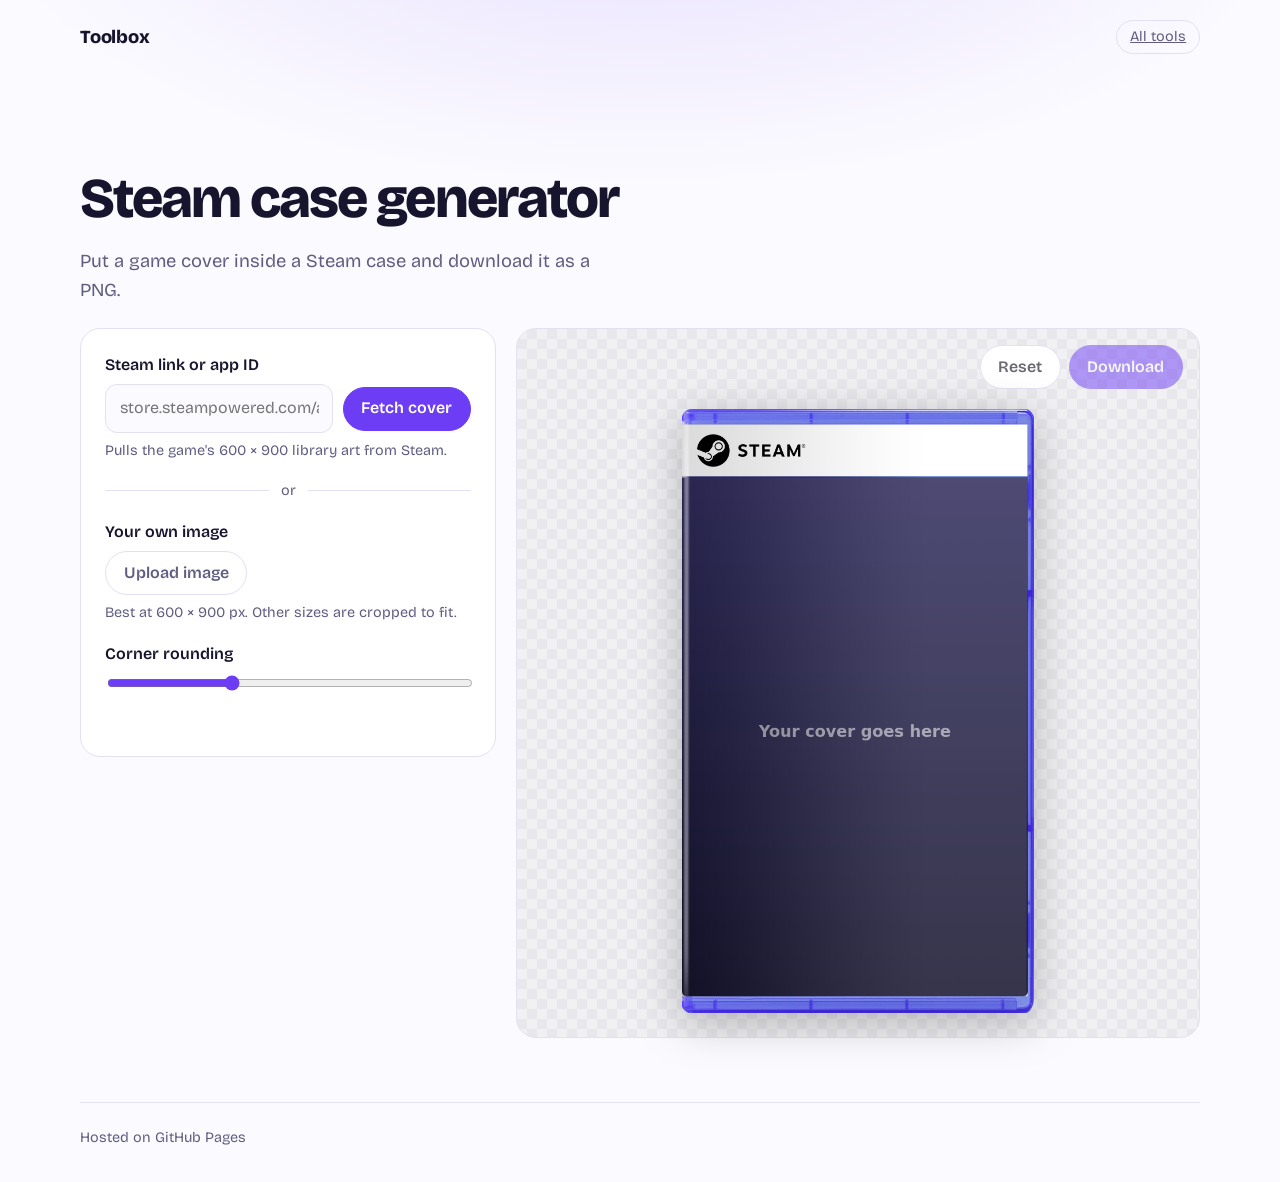
==== tools/steam-case/index.html @ c713279c "Added Steam Case tool" ====
<!doctype html>
<html lang="en">
<head>
  <meta charset="utf-8">
  <meta name="viewport" content="width=device-width, initial-scale=1">
  <title>Steam Case Generator · Toolbox</title>
  <link rel="preconnect" href="https://fonts.googleapis.com">
  <link rel="preconnect" href="https://fonts.gstatic.com" crossorigin>
  <link href="https://fonts.googleapis.com/css2?family=Bricolage+Grotesque:opsz,wght@12..96,400;12..96,600;12..96,800&display=swap" rel="stylesheet">
  <link rel="stylesheet" href="../../assets/style.css">
  <link rel="stylesheet" href="style.css">
  <script>try { var t = localStorage.getItem('theme'); if (t) document.documentElement.dataset.theme = t; } catch (e) {}</script>
</head>
<body>
  <header class="top">
    <a class="brand" href="../../">Toolbox</a>
    <a href="../../" class="tag">All tools</a>
  </header>

  <main>
    <section class="hero" style="padding-bottom:1.5rem">
      <h1 style="font-size:clamp(2rem,6vw,3.5rem)">Steam case generator</h1>
      <p class="lede" style="margin-bottom:0">Put a game cover inside a Steam case and download it as a PNG.</p>
    </section>

    <section class="tool">
      <form class="panel form" onsubmit="return false">
        <div class="field">
          <label class="label" for="steam">Steam link or app ID</label>
          <div class="row">
            <input id="steam" type="text" autocomplete="off" spellcheck="false" placeholder="store.steampowered.com/app/1245620">
            <button type="button" class="btn primary" id="fetch">Fetch cover</button>
          </div>
          <p class="hint">Pulls the game's 600 × 900 library art from Steam.</p>
        </div>

        <p class="divider"><span>or</span></p>

        <div class="field">
          <span class="label">Your own image</span>
          <div class="row">
            <button type="button" class="btn" id="upload">Upload image</button>
            <input type="file" id="file" accept="image/*" hidden>
          </div>
          <p class="hint">Best at 600 × 900 px. Other sizes are cropped to fit.</p>
        </div>

        <div class="field">
          <label class="label" for="radius">Corner rounding</label>
          <input id="radius" type="range" min="0" max="24" value="8">
        </div>

        <p id="status" class="status" role="status" aria-live="polite"></p>
      </form>

      <div class="panel preview">
        <div class="actions">
          <button type="button" class="btn" id="reset">Reset</button>
          <button type="button" class="btn primary" id="download" disabled>Download</button>
        </div>
        <div class="stage-wrap">
          <canvas id="canvas" aria-label="Steam case preview"></canvas>
        </div>
      </div>
    </section>
  </main>

  <footer>Hosted on GitHub Pages</footer>
  <script src="app.js"></script>
</body>
</html>
---- assets/style.css ----
:root {
  --bg: #fbfaff;
  --surface: #ffffff;
  --ink: #17152e;
  --muted: #605d80;
  --line: #e3e0f2;
  --accent: #6d3df5;
  --accent-ink: #ffffff;
  --glow: rgba(109, 61, 245, .14);
  --radius: 14px;
  --font: "Bricolage Grotesque", system-ui, -apple-system, "Segoe UI", sans-serif;
}
@media (prefers-color-scheme: dark) {
  :root:not([data-theme="light"]) {
    --bg: #0f0d22; --surface: #181536; --ink: #f0eeff; --muted: #9d99c4;
    --line: #2b2754; --accent: #a58bff; --accent-ink: #0f0d22; --glow: rgba(165, 139, 255, .16);
  }
}
:root[data-theme="dark"] {
  --bg: #0f0d22; --surface: #181536; --ink: #f0eeff; --muted: #9d99c4;
  --line: #2b2754; --accent: #a58bff; --accent-ink: #0f0d22; --glow: rgba(165, 139, 255, .16);
}

* { box-sizing: border-box; }
html { color-scheme: light dark; }
body {
  margin: 0; min-height: 100vh; display: flex; flex-direction: column;
  background: var(--bg); color: var(--ink); font-family: var(--font); line-height: 1.55;
  background-image: radial-gradient(60rem 28rem at 50% -8rem, var(--glow), transparent 70%);
}
:focus-visible { outline: 2px solid var(--accent); outline-offset: 3px; border-radius: 6px; }

.top, main, footer { width: min(70rem, 100% - 2.5rem); margin-inline: auto; }
.top { display: flex; align-items: center; justify-content: space-between; padding: 1.25rem 0; }
.brand { font-weight: 800; font-size: 1.15rem; color: var(--ink); text-decoration: none; letter-spacing: -.01em; }
.icon-btn {
  width: 2.5rem; height: 2.5rem; border-radius: 50%; cursor: pointer;
  border: 1px solid var(--line); background: var(--surface); color: var(--ink); font-size: 1.1rem;
}
.icon-btn:hover { border-color: var(--accent); }

main { flex: 1; }
.hero { padding: clamp(2.5rem, 9vw, 6rem) 0 2.5rem; }
h1 {
  margin: 0; font-weight: 800; letter-spacing: -.035em; line-height: 1.02;
  font-size: clamp(2.6rem, 8vw, 5.5rem);
}
.lede { max-width: 34rem; margin: 1.25rem 0 2rem; color: var(--muted); font-size: 1.15rem; }

.cmd {
  display: flex; align-items: center; gap: .75rem; max-width: 36rem;
  padding: .85rem 1rem; background: var(--surface);
  border: 1px solid var(--line); border-radius: var(--radius);
  box-shadow: 0 0 0 0 var(--glow); transition: border-color .15s, box-shadow .15s;
}
.cmd:focus-within { border-color: var(--accent); box-shadow: 0 0 0 5px var(--glow); }
.prompt { color: var(--accent); font-weight: 800; font-size: 1.25rem; }
.cmd input {
  flex: 1; min-width: 0; border: 0; background: none; color: var(--ink);
  font: inherit; font-size: 1.05rem; outline: none;
}
.cmd input::placeholder { color: var(--muted); }
kbd {
  font: inherit; font-size: .8rem; color: var(--muted);
  border: 1px solid var(--line); border-radius: 6px; padding: .05rem .45rem;
}

.tags { display: flex; flex-wrap: wrap; gap: .5rem; margin-top: 1rem; }
.tag {
  font: inherit; font-size: .9rem; cursor: pointer; padding: .3rem .8rem; border-radius: 999px;
  border: 1px solid var(--line); background: transparent; color: var(--muted);
}
.tag:hover { color: var(--ink); border-color: var(--muted); }
.tag[aria-pressed="true"] { background: var(--accent); border-color: var(--accent); color: var(--accent-ink); }

.grid { display: grid; gap: 1rem; grid-template-columns: repeat(auto-fill, minmax(17rem, 1fr)); padding-bottom: 4rem; }
.card {
  display: flex; flex-direction: column; gap: .5rem; padding: 1.25rem; text-decoration: none; color: inherit;
  background: var(--surface); border: 1px solid var(--line); border-radius: var(--radius);
  transition: border-color .15s, transform .15s;
}
.card:hover { border-color: var(--accent); transform: translateY(-2px); }
.card .icon { font-size: 1.8rem; line-height: 1; }
.card h2 { margin: .25rem 0 0; font-size: 1.2rem; letter-spacing: -.01em; }
.card p { margin: 0; color: var(--muted); font-size: .95rem; }
.card .meta { margin-top: auto; padding-top: .5rem; color: var(--muted); font-size: .85rem; }

.empty {
  max-width: 34rem; padding: 2rem; border: 1px dashed var(--line); border-radius: var(--radius);
  color: var(--muted); margin: 0 0 4rem;
}
.empty code { color: var(--ink); background: var(--surface); border: 1px solid var(--line); border-radius: 6px; padding: .05rem .4rem; }

footer { padding: 1.5rem 0 2rem; color: var(--muted); font-size: .9rem; border-top: 1px solid var(--line); }

@media (prefers-reduced-motion: reduce) { * { transition: none !important; } }
---- tools/steam-case/style.css ----
.tool { display: grid; gap: 1.25rem; grid-template-columns: minmax(0, 26rem) minmax(0, 1fr); padding-bottom: 4rem; align-items: start; }
@media (max-width: 52rem) { .tool { grid-template-columns: 1fr; } }

.panel { background: var(--surface); border: 1px solid var(--line); border-radius: 20px; padding: 1.5rem; }
.form { display: flex; flex-direction: column; gap: 1.1rem; }
.field { display: flex; flex-direction: column; gap: .4rem; }
.label { font-weight: 600; }
.hint { margin: 0; color: var(--muted); font-size: .9rem; }
.row { display: flex; gap: .6rem; align-items: center; }
.row input { flex: 1; min-width: 0; }

.form input[type="text"] {
  width: 100%; font: inherit; color: var(--ink); background: var(--bg);
  border: 1px solid var(--line); border-radius: 12px; padding: .7rem .85rem;
}
.form input[type="text"]:focus { outline: none; border-color: var(--accent); box-shadow: 0 0 0 4px var(--glow); }
.form input[type="range"] { width: 100%; accent-color: var(--accent); }

.divider { display: flex; align-items: center; gap: .75rem; margin: 0; color: var(--muted); font-size: .9rem; }
.divider::before, .divider::after { content: ""; flex: 1; border-top: 1px solid var(--line); }
.status { margin: 0; min-height: 1.4em; color: var(--muted); font-size: .95rem; }
.status.error { color: #d6455d; }

.btn {
  font: inherit; font-weight: 600; cursor: pointer; padding: .55rem 1.1rem; border-radius: 999px; white-space: nowrap;
  border: 1px solid var(--line); background: var(--surface); color: var(--muted);
}
.btn:hover { border-color: var(--accent); color: var(--ink); }
.btn.primary { background: var(--accent); border-color: var(--accent); color: var(--accent-ink); }
.btn.primary:hover { color: var(--accent-ink); filter: brightness(1.08); }
.btn:disabled { opacity: .5; cursor: not-allowed; }

.preview {
  min-height: 30rem; display: flex; flex-direction: column; padding: 1rem;
  background-color: #f1f1f4;
  background-image: linear-gradient(45deg, #e8e8ec 25%, transparent 25%, transparent 75%, #e8e8ec 75%),
                    linear-gradient(45deg, #e8e8ec 25%, transparent 25%, transparent 75%, #e8e8ec 75%);
  background-size: 20px 20px; background-position: 0 0, 10px 10px;
}
.actions { display: flex; justify-content: flex-end; gap: .5rem; }
.preview .btn:not(.primary) { background: #fff; color: #6b6870; }
.stage-wrap { flex: 1; display: flex; align-items: center; justify-content: center; padding: 1.25rem 0 .5rem; }
#canvas { display: block; width: min(100%, 22rem); height: auto; filter: drop-shadow(0 10px 22px rgba(0, 0, 0, .25)); }
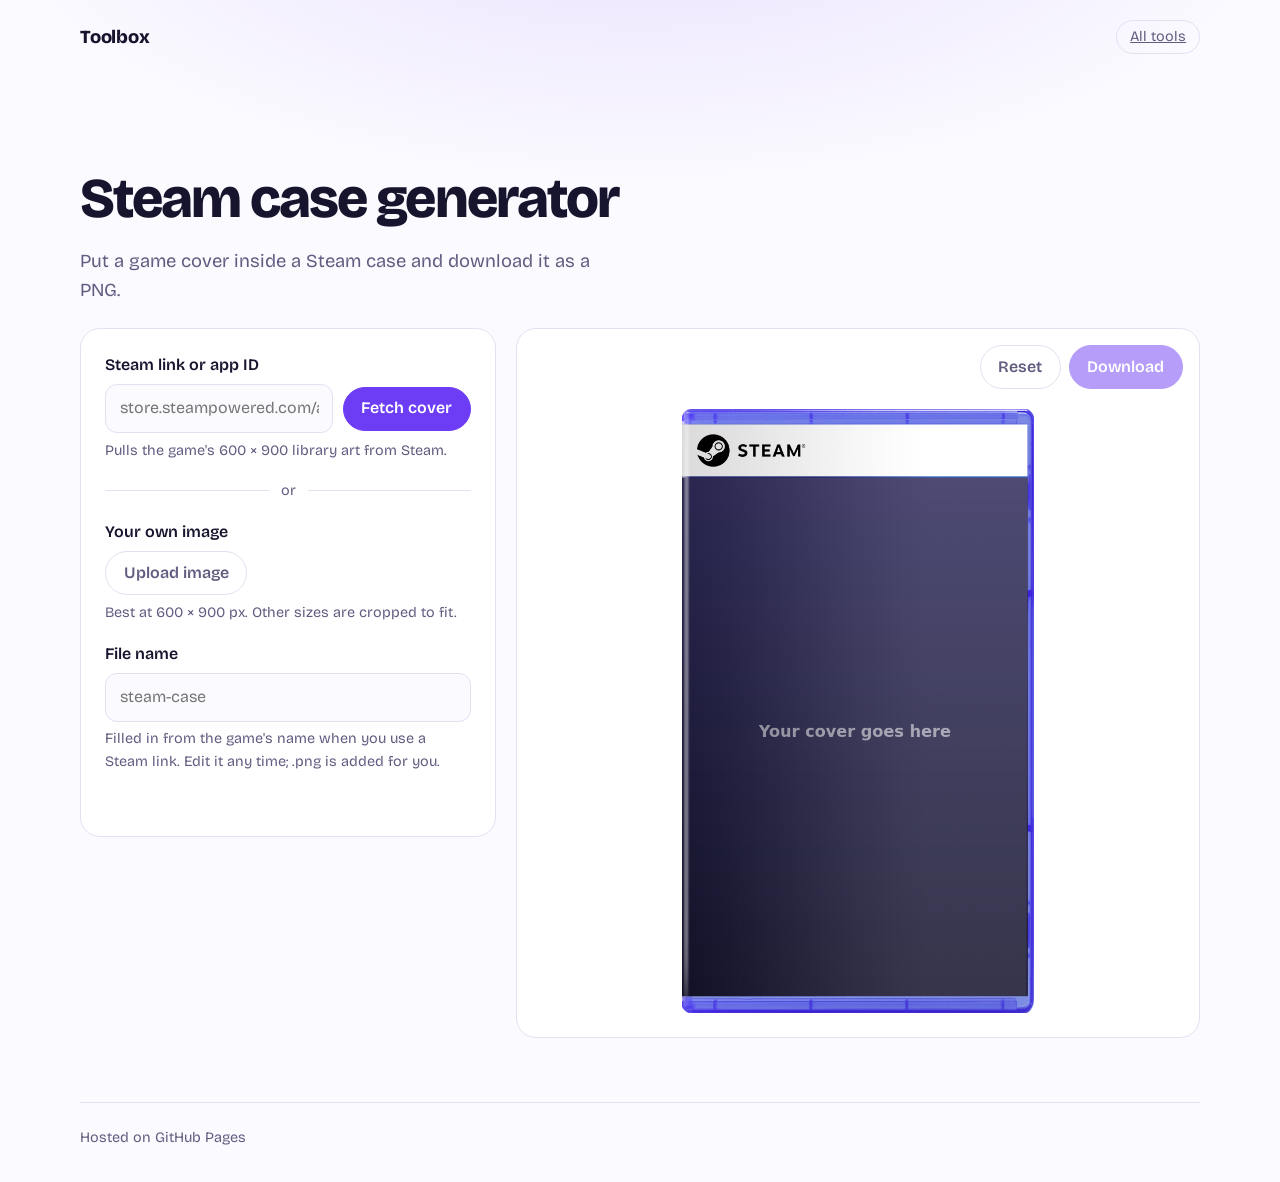
==== commit f6221ae8: "Steam Case Maker Updated" ====
--- a/tools/steam-case/index.html
+++ b/tools/steam-case/index.html
@@ -46,8 +46,9 @@
         </div>
 
         <div class="field">
-          <label class="label" for="radius">Corner rounding</label>
-          <input id="radius" type="range" min="0" max="24" value="8">
+          <label class="label" for="fname">File name</label>
+          <input id="fname" type="text" autocomplete="off" spellcheck="false" placeholder="steam-case">
+          <p class="hint">Filled in from the game's name when you use a Steam link. Edit it any time; .png is added for you.</p>
         </div>
 
         <p id="status" class="status" role="status" aria-live="polite"></p>
--- a/tools/steam-case/style.css
+++ b/tools/steam-case/style.css
@@ -14,7 +14,6 @@
   border: 1px solid var(--line); border-radius: 12px; padding: .7rem .85rem;
 }
 .form input[type="text"]:focus { outline: none; border-color: var(--accent); box-shadow: 0 0 0 4px var(--glow); }
-.form input[type="range"] { width: 100%; accent-color: var(--accent); }
 
 .divider { display: flex; align-items: center; gap: .75rem; margin: 0; color: var(--muted); font-size: .9rem; }
 .divider::before, .divider::after { content: ""; flex: 1; border-top: 1px solid var(--line); }
@@ -30,14 +29,7 @@
 .btn.primary:hover { color: var(--accent-ink); filter: brightness(1.08); }
 .btn:disabled { opacity: .5; cursor: not-allowed; }
 
-.preview {
-  min-height: 30rem; display: flex; flex-direction: column; padding: 1rem;
-  background-color: #f1f1f4;
-  background-image: linear-gradient(45deg, #e8e8ec 25%, transparent 25%, transparent 75%, #e8e8ec 75%),
-                    linear-gradient(45deg, #e8e8ec 25%, transparent 25%, transparent 75%, #e8e8ec 75%);
-  background-size: 20px 20px; background-position: 0 0, 10px 10px;
-}
+.preview { min-height: 30rem; display: flex; flex-direction: column; padding: 1rem; }
 .actions { display: flex; justify-content: flex-end; gap: .5rem; }
-.preview .btn:not(.primary) { background: #fff; color: #6b6870; }
 .stage-wrap { flex: 1; display: flex; align-items: center; justify-content: center; padding: 1.25rem 0 .5rem; }
-#canvas { display: block; width: min(100%, 22rem); height: auto; filter: drop-shadow(0 10px 22px rgba(0, 0, 0, .25)); }
+#canvas { display: block; width: min(100%, 22rem); height: auto; }
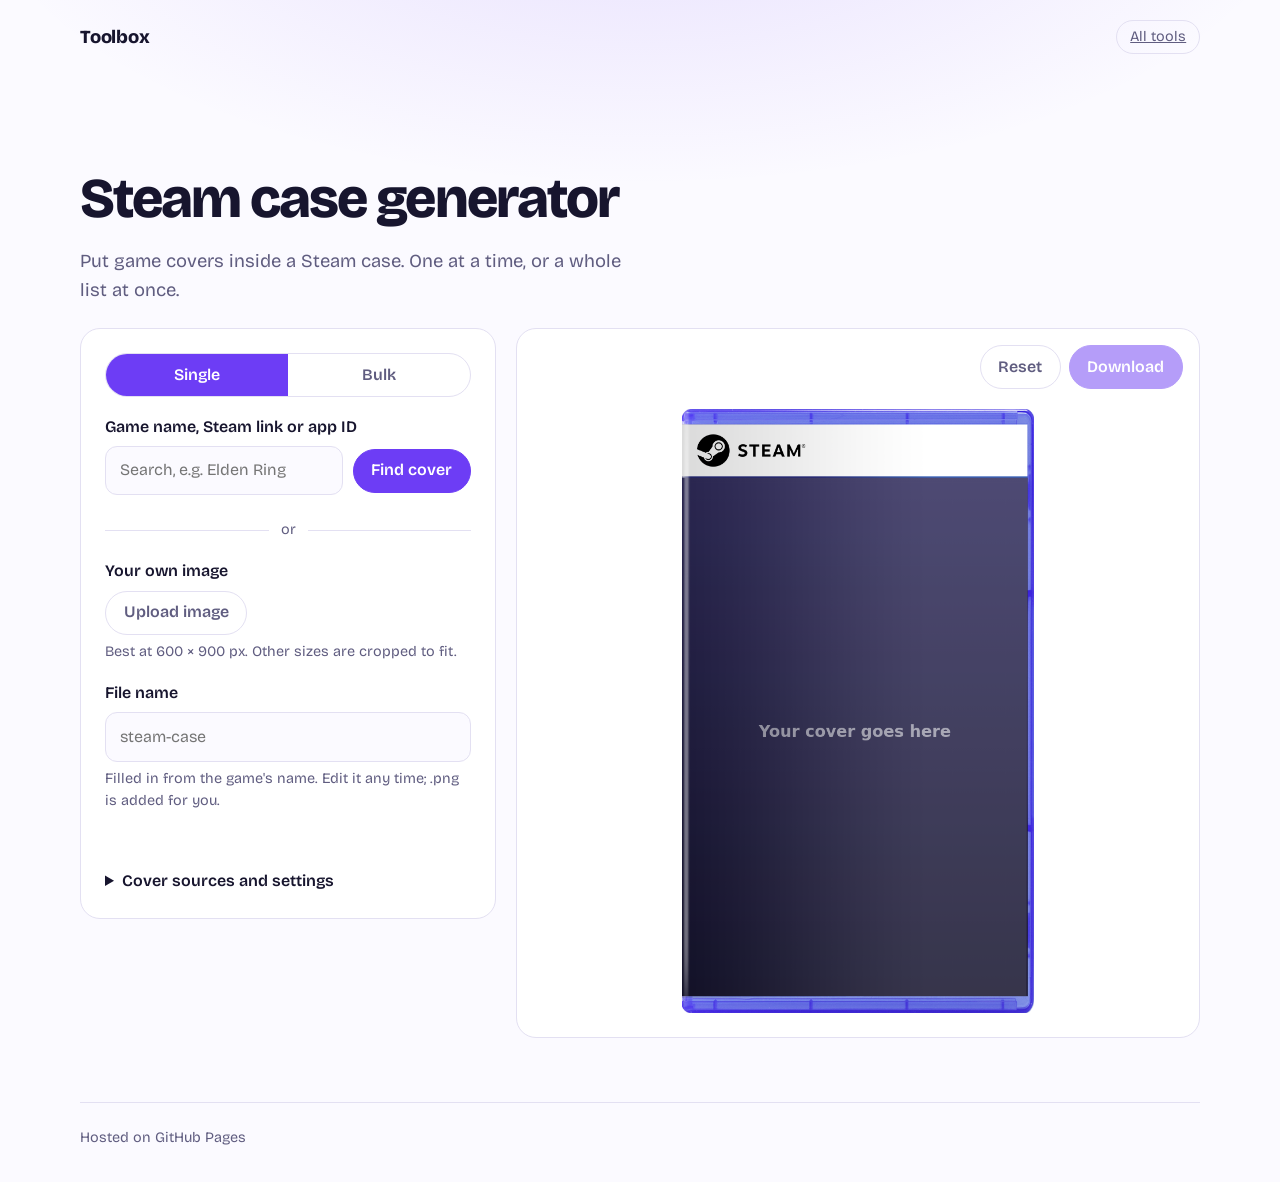
==== commit 754cee07: "Updated Steam Tool" ====
--- a/tools/steam-case/index.html
+++ b/tools/steam-case/index.html
@@ -20,47 +20,129 @@
   <main>
     <section class="hero" style="padding-bottom:1.5rem">
       <h1 style="font-size:clamp(2rem,6vw,3.5rem)">Steam case generator</h1>
-      <p class="lede" style="margin-bottom:0">Put a game cover inside a Steam case and download it as a PNG.</p>
+      <p class="lede" style="margin-bottom:0">Put game covers inside a Steam case. One at a time, or a whole list at once.</p>
     </section>
 
     <section class="tool">
       <form class="panel form" onsubmit="return false">
-        <div class="field">
-          <label class="label" for="steam">Steam link or app ID</label>
-          <div class="row">
-            <input id="steam" type="text" autocomplete="off" spellcheck="false" placeholder="store.steampowered.com/app/1245620">
-            <button type="button" class="btn primary" id="fetch">Fetch cover</button>
-          </div>
-          <p class="hint">Pulls the game's 600 × 900 library art from Steam.</p>
+        <div class="seg" id="mode" role="group" aria-label="Mode">
+          <button type="button" data-m="single" aria-pressed="true">Single</button>
+          <button type="button" data-m="bulk" aria-pressed="false">Bulk</button>
         </div>
 
-        <p class="divider"><span>or</span></p>
+        <div id="single" class="stack">
+          <div class="field">
+            <label class="label" for="steam">Game name, Steam link or app ID</label>
+            <div class="row">
+              <input id="steam" type="text" autocomplete="off" spellcheck="false" placeholder="Search, e.g. Elden Ring">
+              <button type="button" class="btn primary" id="go">Find cover</button>
+            </div>
+            <ul id="results" class="results" hidden></ul>
+            <p class="hint" id="find-hint"></p>
+          </div>
 
-        <div class="field">
-          <span class="label">Your own image</span>
-          <div class="row">
-            <button type="button" class="btn" id="upload">Upload image</button>
-            <input type="file" id="file" accept="image/*" hidden>
+          <p class="divider"><span>or</span></p>
+
+          <div class="field">
+            <span class="label">Your own image</span>
+            <div class="row">
+              <button type="button" class="btn" id="upload">Upload image</button>
+              <input type="file" id="file" accept="image/*" hidden>
+            </div>
+            <p class="hint">Best at 600 × 900 px. Other sizes are cropped to fit.</p>
           </div>
-          <p class="hint">Best at 600 × 900 px. Other sizes are cropped to fit.</p>
+
+          <div class="field">
+            <label class="label" for="fname">File name</label>
+            <input id="fname" type="text" autocomplete="off" spellcheck="false" placeholder="steam-case">
+            <p class="hint">Filled in from the game's name. Edit it any time; .png is added for you.</p>
+          </div>
         </div>
 
-        <div class="field">
-          <label class="label" for="fname">File name</label>
-          <input id="fname" type="text" autocomplete="off" spellcheck="false" placeholder="steam-case">
-          <p class="hint">Filled in from the game's name when you use a Steam link. Edit it any time; .png is added for you.</p>
+        <div id="bulk" class="stack" hidden>
+          <div class="field">
+            <label class="label" for="bulkText">Games, one per line</label>
+            <textarea id="bulkText" rows="10" spellcheck="false" placeholder="Elden Ring&#10;Hades&#10;https://store.steampowered.com/app/1091500/&#10;413150"></textarea>
+            <p class="hint">Names, Steam links or app IDs. Each one becomes its own case.</p>
+          </div>
+          <div class="row">
+            <button type="button" class="btn primary" id="bulkGo">Generate all</button>
+            <button type="button" class="btn" id="bulkRetry" hidden>Retry failed</button>
+            <button type="button" class="btn" id="bulkClear">Clear</button>
+          </div>
+          <div class="progress" id="progress" hidden><div id="bar"></div></div>
         </div>
 
         <p id="status" class="status" role="status" aria-live="polite"></p>
+
+        <details class="settings">
+          <summary>Cover sources and settings</summary>
+          <p class="hint">Covers come from Steam first. If Steam doesn't have one, the tool tries SteamGridDB.</p>
+          <div class="field">
+            <label class="label" for="sgdbkey">SteamGridDB API key</label>
+            <input id="sgdbkey" type="password" autocomplete="off" spellcheck="false" placeholder="Optional but recommended">
+            <p class="hint">Free. On <a href="https://www.steamgriddb.com/profile/preferences/api" target="_blank" rel="noopener">steamgriddb.com</a>, sign in, open Preferences, then API.</p>
+          </div>
+          <div class="field">
+            <label class="label" for="proxy">Your proxy URL</label>
+            <input id="proxy" type="text" autocomplete="off" spellcheck="false" placeholder="https://your-worker.workers.dev">
+            <p class="hint">Optional. Search and fallbacks go through free public proxies by default, which can be flaky. Your own free Cloudflare Worker is much more reliable.</p>
+          </div>
+          <button type="button" class="btn small" id="saveSettings">Save settings</button>
+          <details class="worker">
+            <summary>How to set up your own proxy (2 minutes)</summary>
+            <ol>
+              <li>Sign in at <a href="https://dash.cloudflare.com/" target="_blank" rel="noopener">dash.cloudflare.com</a> and open <b>Workers &amp; Pages</b>.</li>
+              <li>Create a Worker (the Hello World template), click <b>Edit code</b>, and replace everything with the code below.</li>
+              <li>Deploy, then paste the <code>…workers.dev</code> address above and save.</li>
+            </ol>
+<pre>const ALLOWED = [
+  'https://store.steampowered.com/', 'https://api.steampowered.com/',
+  'https://www.steamgriddb.com/', 'https://cdn2.steamgriddb.com/',
+  'https://shared.fastly.steamstatic.com/', 'https://shared.akamai.steamstatic.com/',
+  'https://cdn.cloudflare.steamstatic.com/', 'https://cdn.akamai.steamstatic.com/',
+];
+const CORS = {
+  'Access-Control-Allow-Origin': '*',
+  'Access-Control-Allow-Headers': 'Authorization, Content-Type',
+  'Access-Control-Allow-Methods': 'GET, OPTIONS',
+};
+export default {
+  async fetch(request) {
+    if (request.method === 'OPTIONS') return new Response(null, { headers: CORS });
+    const target = new URL(request.url).searchParams.get('url');
+    if (!target || !ALLOWED.some((p) => target.startsWith(p))) {
+      return new Response('Not allowed', { status: 400, headers: CORS });
+    }
+    const headers = {};
+    const auth = request.headers.get('Authorization');
+    if (auth) headers.Authorization = auth;
+    const res = await fetch(target, { headers });
+    return new Response(res.body, {
+      status: res.status,
+      headers: { ...CORS, 'Content-Type': res.headers.get('Content-Type') || 'application/json' },
+    });
+  },
+};</pre>
+          </details>
+        </details>
       </form>
 
       <div class="panel preview">
-        <div class="actions">
-          <button type="button" class="btn" id="reset">Reset</button>
-          <button type="button" class="btn primary" id="download" disabled>Download</button>
+        <div id="singlePrev">
+          <div class="actions">
+            <button type="button" class="btn" id="reset">Reset</button>
+            <button type="button" class="btn primary" id="download" disabled>Download</button>
+          </div>
+          <div class="stage-wrap"><canvas id="canvas" aria-label="Steam case preview"></canvas></div>
         </div>
-        <div class="stage-wrap">
-          <canvas id="canvas" aria-label="Steam case preview"></canvas>
+        <div id="bulkPrev" hidden>
+          <div class="actions">
+            <button type="button" class="btn" id="folder" hidden>Save to folder…</button>
+            <button type="button" class="btn primary" id="zip" disabled>Download ZIP</button>
+          </div>
+          <p class="hint" id="bulkInfo">Add some games and press Generate all.</p>
+          <div id="bgrid" class="bgrid"></div>
         </div>
       </div>
     </section>
--- a/tools/steam-case/style.css
+++ b/tools/steam-case/style.css
@@ -1,35 +1,68 @@
 .tool { display: grid; gap: 1.25rem; grid-template-columns: minmax(0, 26rem) minmax(0, 1fr); padding-bottom: 4rem; align-items: start; }
 @media (max-width: 52rem) { .tool { grid-template-columns: 1fr; } }
+[hidden] { display: none !important; }
 
 .panel { background: var(--surface); border: 1px solid var(--line); border-radius: 20px; padding: 1.5rem; }
-.form { display: flex; flex-direction: column; gap: 1.1rem; }
-.field { display: flex; flex-direction: column; gap: .4rem; }
+.form, .stack { display: flex; flex-direction: column; gap: 1.1rem; }
+.field { display: flex; flex-direction: column; gap: .4rem; position: relative; }
 .label { font-weight: 600; }
 .hint { margin: 0; color: var(--muted); font-size: .9rem; }
-.row { display: flex; gap: .6rem; align-items: center; }
+.hint a, .settings a { color: var(--accent); }
+.row { display: flex; gap: .6rem; align-items: center; flex-wrap: wrap; }
 .row input { flex: 1; min-width: 0; }
 
-.form input[type="text"] {
+.form input[type="text"], .form input[type="password"], .form textarea {
   width: 100%; font: inherit; color: var(--ink); background: var(--bg);
   border: 1px solid var(--line); border-radius: 12px; padding: .7rem .85rem;
 }
-.form input[type="text"]:focus { outline: none; border-color: var(--accent); box-shadow: 0 0 0 4px var(--glow); }
+.form textarea { resize: vertical; }
+.form input:focus, .form textarea:focus { outline: none; border-color: var(--accent); box-shadow: 0 0 0 4px var(--glow); }
+
+.seg { display: flex; border: 1px solid var(--line); border-radius: 999px; overflow: hidden; }
+.seg button { flex: 1; font: inherit; font-weight: 600; padding: .55rem .5rem; border: 0; background: transparent; color: var(--muted); cursor: pointer; }
+.seg button[aria-pressed="true"] { background: var(--accent); color: var(--accent-ink); }
 
 .divider { display: flex; align-items: center; gap: .75rem; margin: 0; color: var(--muted); font-size: .9rem; }
 .divider::before, .divider::after { content: ""; flex: 1; border-top: 1px solid var(--line); }
 .status { margin: 0; min-height: 1.4em; color: var(--muted); font-size: .95rem; }
 .status.error { color: #d6455d; }
 
-.btn {
-  font: inherit; font-weight: 600; cursor: pointer; padding: .55rem 1.1rem; border-radius: 999px; white-space: nowrap;
-  border: 1px solid var(--line); background: var(--surface); color: var(--muted);
-}
+.results { list-style: none; margin: 0; padding: .25rem; background: var(--surface); border: 1px solid var(--line); border-radius: 12px; display: flex; flex-direction: column; max-height: 18rem; overflow-y: auto; }
+.results li { display: flex; align-items: center; gap: .6rem; padding: .45rem .55rem; border-radius: 8px; cursor: pointer; }
+.results li:hover, .results li:focus { background: var(--glow); outline: none; }
+.results img { width: 4.6rem; height: auto; border-radius: 4px; flex: none; }
+.results .nm { min-width: 0; overflow: hidden; text-overflow: ellipsis; white-space: nowrap; }
+
+.btn { font: inherit; font-weight: 600; cursor: pointer; padding: .55rem 1.1rem; border-radius: 999px; white-space: nowrap; border: 1px solid var(--line); background: var(--surface); color: var(--muted); }
 .btn:hover { border-color: var(--accent); color: var(--ink); }
+.btn.small { padding: .35rem .8rem; font-size: .9rem; border-radius: 10px; align-self: flex-start; }
 .btn.primary { background: var(--accent); border-color: var(--accent); color: var(--accent-ink); }
 .btn.primary:hover { color: var(--accent-ink); filter: brightness(1.08); }
 .btn:disabled { opacity: .5; cursor: not-allowed; }
 
-.preview { min-height: 30rem; display: flex; flex-direction: column; padding: 1rem; }
+.settings summary, .worker summary { cursor: pointer; font-weight: 600; }
+.settings[open] > summary { margin-bottom: .75rem; }
+.settings { display: flex; flex-direction: column; gap: .75rem; }
+.settings > :not(summary) { margin-left: 0; }
+.worker ol { margin: .6rem 0; padding-left: 1.2rem; color: var(--muted); font-size: .9rem; display: grid; gap: .3rem; }
+.worker code { color: var(--ink); }
+.worker pre { margin: .5rem 0 0; padding: .8rem; background: var(--bg); border: 1px solid var(--line); border-radius: 10px; overflow-x: auto; font-size: .75rem; line-height: 1.45; color: var(--ink); }
+
+.progress { height: 6px; border-radius: 3px; background: var(--line); overflow: hidden; }
+.progress div { height: 100%; width: 0; background: var(--accent); transition: width .2s; }
+
+.preview { min-height: 30rem; padding: 1rem; }
 .actions { display: flex; justify-content: flex-end; gap: .5rem; }
-.stage-wrap { flex: 1; display: flex; align-items: center; justify-content: center; padding: 1.25rem 0 .5rem; }
+.stage-wrap { display: flex; align-items: center; justify-content: center; padding: 1.25rem 0 .5rem; }
 #canvas { display: block; width: min(100%, 22rem); height: auto; }
+
+.bgrid { display: grid; grid-template-columns: repeat(auto-fill, minmax(9.5rem, 1fr)); gap: 1rem; margin-top: .75rem; }
+.bcard { display: flex; flex-direction: column; gap: .4rem; min-width: 0; }
+.bthumb { position: relative; aspect-ratio: 611 / 1048; border-radius: 8px; overflow: hidden; background: var(--bg); border: 1px dashed var(--line); display: flex; align-items: center; justify-content: center; color: var(--muted); font-size: .85rem; text-align: center; padding: .5rem; }
+.bthumb canvas { position: absolute; inset: 0; width: 100%; height: 100%; }
+.bcard input { width: 100%; font: inherit; font-size: .85rem; color: var(--ink); background: var(--bg); border: 1px solid var(--line); border-radius: 8px; padding: .3rem .5rem; }
+.bmsg { font-size: .8rem; color: var(--muted); min-height: 1.1em; }
+.bmsg.fail { color: #d6455d; }
+.bmsg.ok { color: #3fa968; }
+.bcard .row { gap: .4rem; }
+.bcard .btn.small { padding: .2rem .6rem; font-size: .8rem; }
